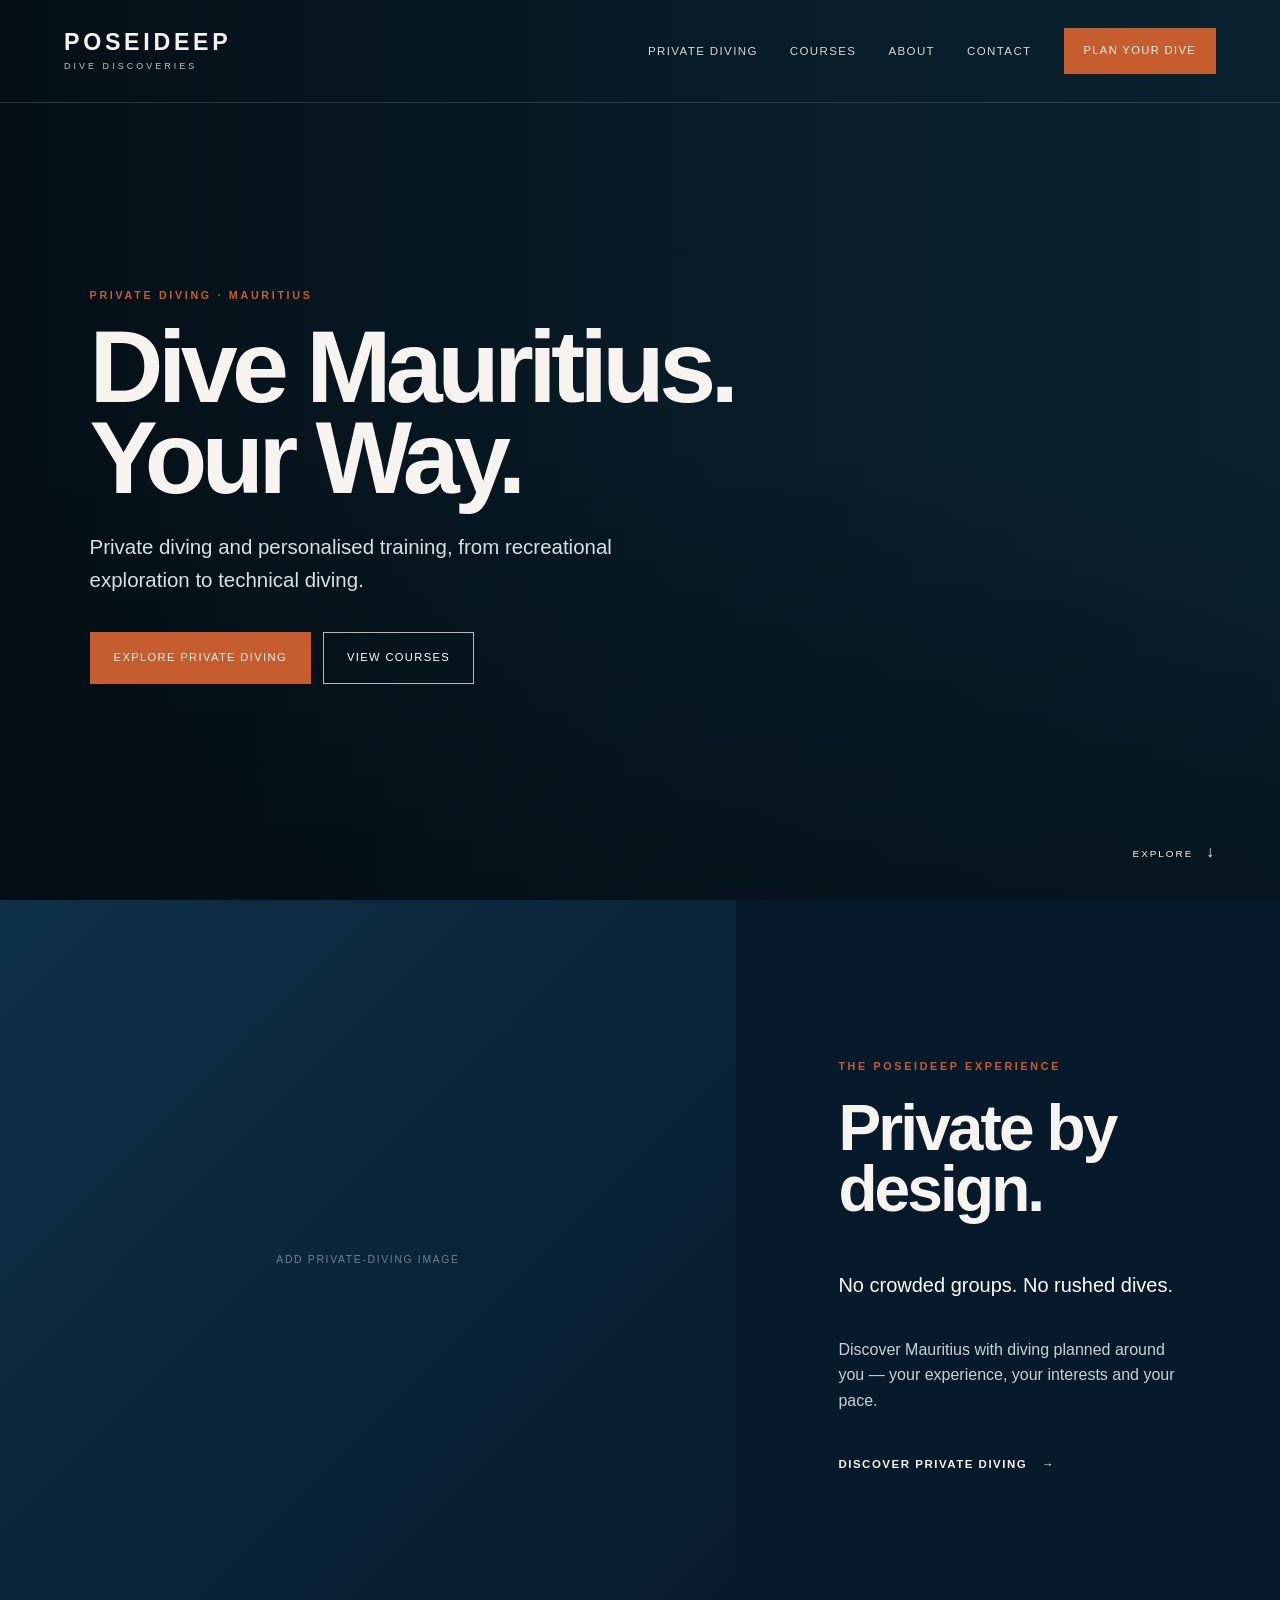
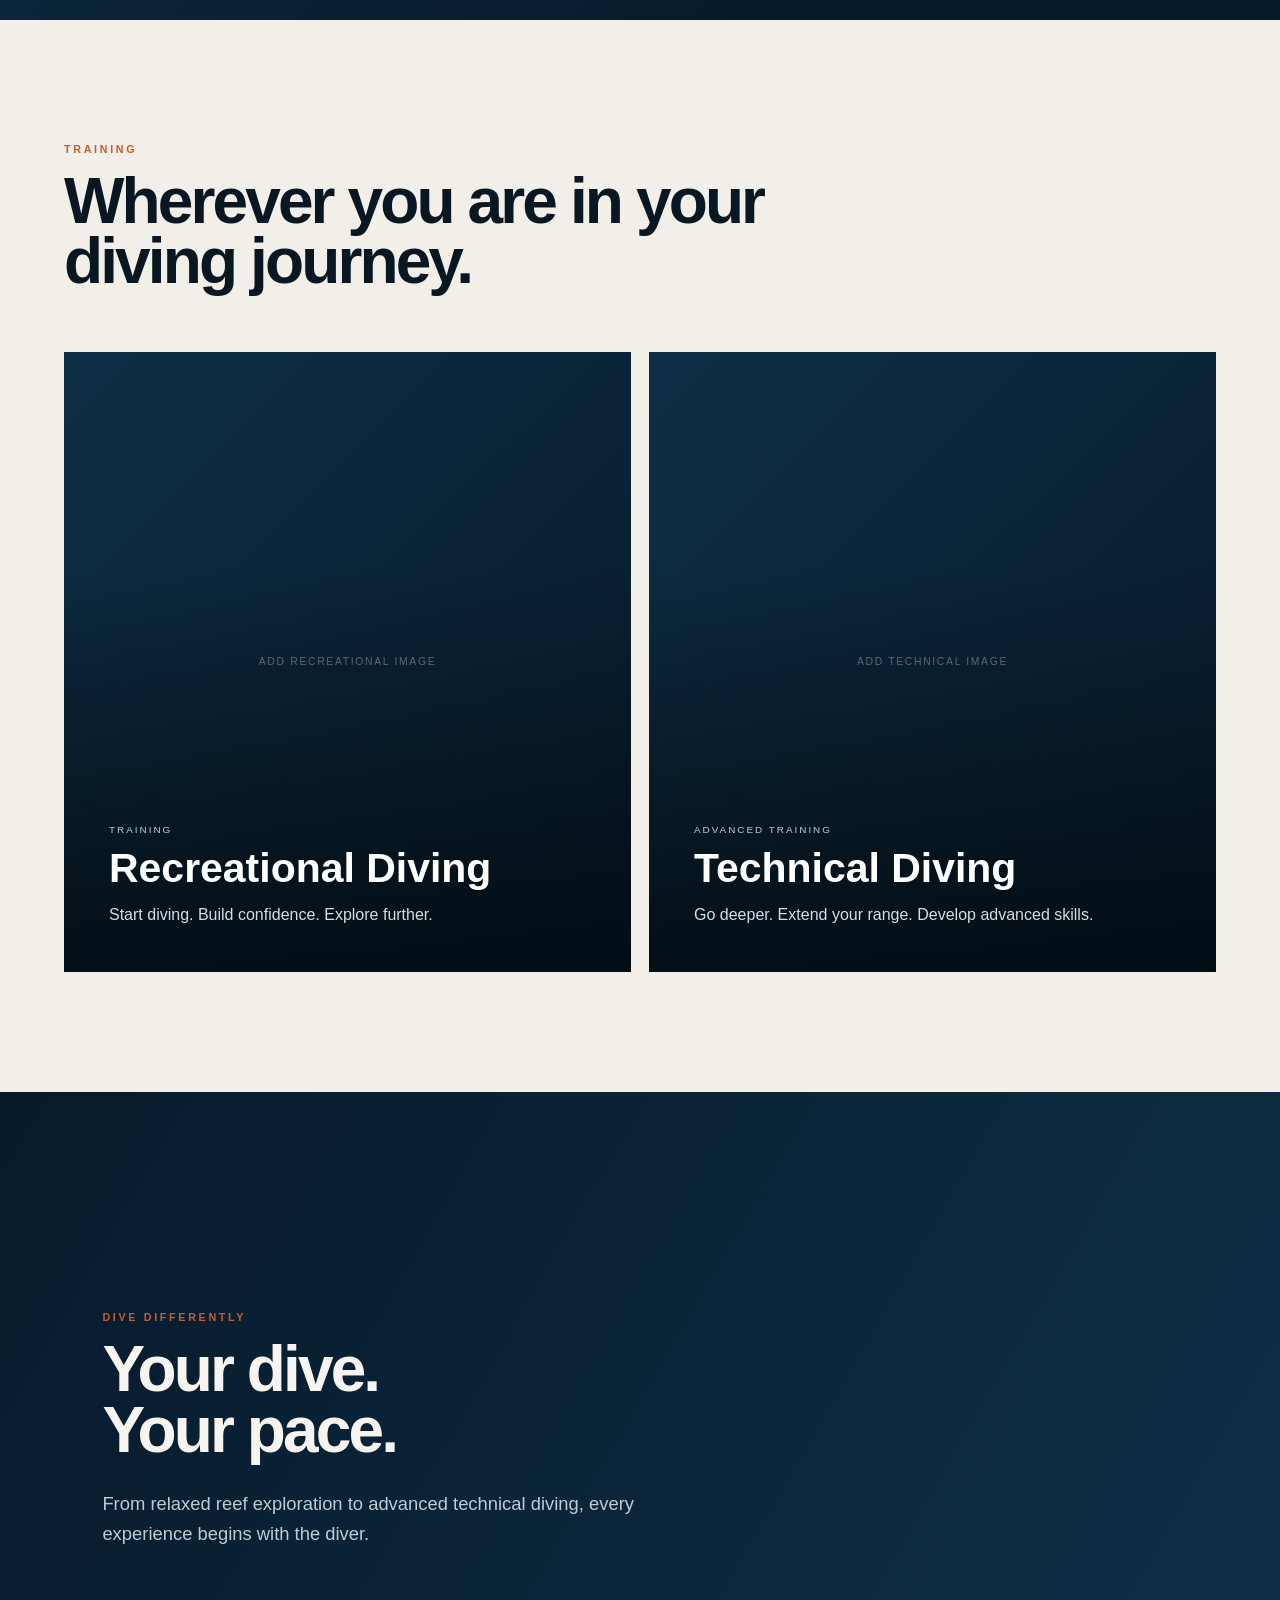
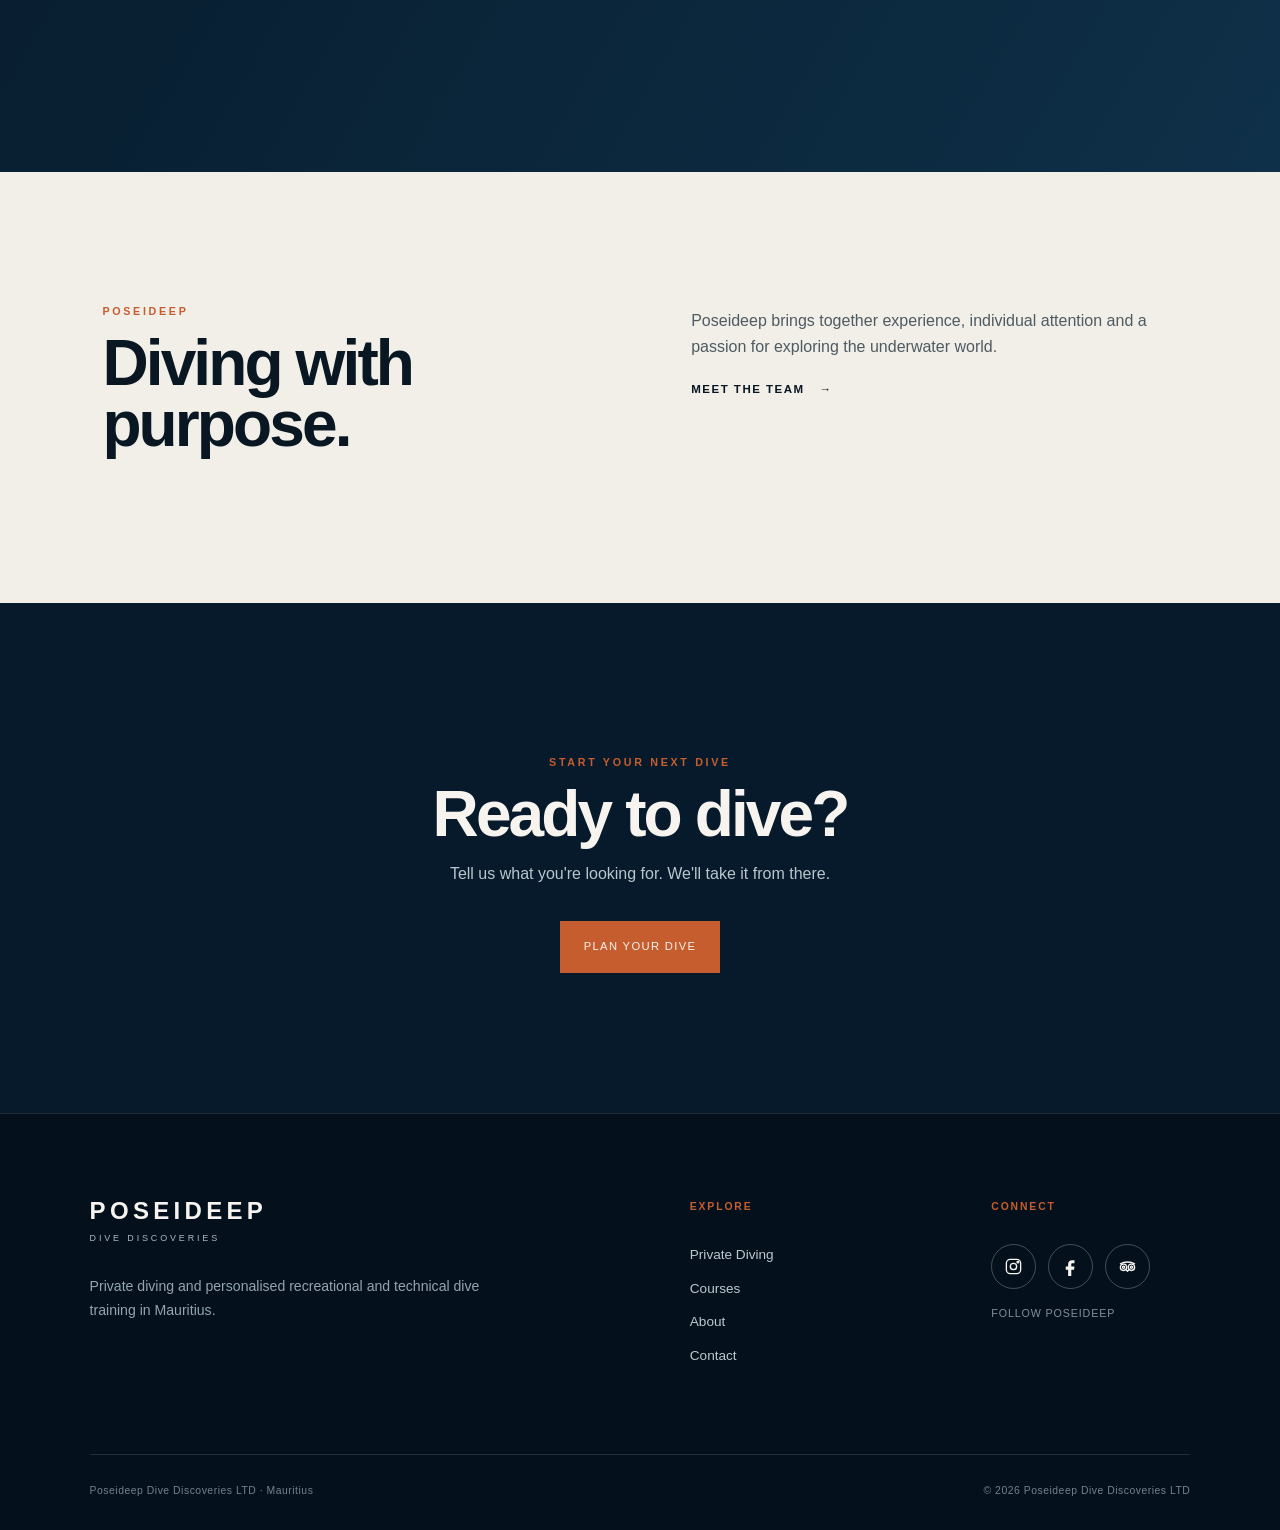
==== index.html @ 901a11df "Initial Poseideep website" ====
<!DOCTYPE html>
<html lang="en">
<head>
  <meta charset="UTF-8">
  <meta name="viewport" content="width=device-width, initial-scale=1.0">
  <meta name="description" content="Poseideep — private diving and personalised recreational and technical dive training in Mauritius.">
  <title>Poseideep | Private Diving & Training in Mauritius</title>
  <link rel="stylesheet" href="css/style.css">
</head>
<body>

<header class="site-header">
  <a class="brand" href="index.html" aria-label="Poseideep home">
    <span class="brand-main">POSEIDEEP</span>
    <span class="brand-sub">DIVE DISCOVERIES</span>
  </a>

  <button class="menu-toggle" aria-label="Open navigation" aria-expanded="false">
    <span></span><span></span><span></span>
  </button>

  <nav class="main-nav">
    <a href="pages/private-diving.html">Private Diving</a>
    <a href="pages/courses.html">Courses</a>
    <a href="pages/about.html">About</a>
    <a href="pages/contact.html">Contact</a>
    <a class="nav-cta" href="pages/contact.html">Plan Your Dive</a>
  </nav>
</header>

<main>
  <section class="hero">
    <video class="hero-video" autoplay muted loop playsinline>
      <source src="assets/videos/hero.mp4" type="video/mp4">
    </video>
    <div class="hero-overlay"></div>
    <div class="hero-content">
      <p class="eyebrow">Private Diving · Mauritius</p>
      <h1>Dive Mauritius.<br>Your Way.</h1>
      <p class="hero-copy">Private diving and personalised training, from recreational exploration to technical diving.</p>
      <div class="hero-actions">
        <a class="button button-primary" href="pages/private-diving.html">Explore Private Diving</a>
        <a class="button button-ghost" href="pages/courses.html">View Courses</a>
      </div>
    </div>
    <a class="scroll-cue" href="#private">Explore <span>↓</span></a>
  </section>

  <section class="feature feature-private" id="private">
    <div class="feature-image placeholder-image">
      <span>Add private-diving image</span>
    </div>
    <div class="feature-copy">
      <p class="eyebrow">The Poseideep Experience</p>
      <h2>Private by design.</h2>
      <p class="lead">No crowded groups. No rushed dives.</p>
      <p>Discover Mauritius with diving planned around you — your experience, your interests and your pace.</p>
      <a class="text-link" href="pages/private-diving.html">Discover Private Diving <span>→</span></a>
    </div>
  </section>

  <section class="courses-section">
    <div class="section-heading">
      <p class="eyebrow">Training</p>
      <h2>Wherever you are in your diving journey.</h2>
    </div>

    <div class="course-grid">
      <a class="course-card recreational" href="pages/courses.html#recreational">
        <div class="card-bg placeholder-image"><span>Add recreational image</span></div>
        <div class="card-shade"></div>
        <div class="card-content">
          <p>Training</p>
          <h3>Recreational Diving</h3>
          <span>Start diving. Build confidence. Explore further.</span>
        </div>
      </a>

      <a class="course-card technical" href="pages/courses.html#technical">
        <div class="card-bg placeholder-image"><span>Add technical image</span></div>
        <div class="card-shade"></div>
        <div class="card-content">
          <p>Advanced Training</p>
          <h3>Technical Diving</h3>
          <span>Go deeper. Extend your range. Develop advanced skills.</span>
        </div>
      </a>
    </div>
  </section>

  <section class="statement">
    <div>
      <p class="eyebrow">Dive Differently</p>
      <h2>Your dive.<br>Your pace.</h2>
      <p>From relaxed reef exploration to advanced technical diving, every experience begins with the diver.</p>
    </div>
  </section>

  <section class="about-teaser">
    <div>
      <p class="eyebrow">Poseideep</p>
      <h2>Diving with purpose.</h2>
    </div>
    <div>
      <p>Poseideep brings together experience, individual attention and a passion for exploring the underwater world.</p>
      <a class="text-link" href="pages/about.html">Meet the Team <span>→</span></a>
    </div>
  </section>

  <section class="final-cta">
    <p class="eyebrow">Start Your Next Dive</p>
    <h2>Ready to dive?</h2>
    <p>Tell us what you're looking for. We'll take it from there.</p>
    <a class="button button-primary" href="pages/contact.html">Plan Your Dive</a>
  </section>
</main>

<footer class="site-footer">

  <div class="footer-main">

    <!-- BRAND -->
    <div class="footer-identity">

      <a class="footer-logo" href="index.html">
        <strong>POSEIDEEP</strong>
        <span>DIVE DISCOVERIES</span>
      </a>

      <p>
        Private diving and personalised recreational
        and technical dive training in Mauritius.
      </p>

    </div>


    <!-- EXPLORE -->
    <div class="footer-column">

      <p class="footer-heading">Explore</p>

      <a href="pages/private-diving.html">Private Diving</a>
      <a href="pages/courses.html">Courses</a>
      <a href="pages/about.html">About</a>
      <a href="pages/contact.html">Contact</a>

    </div>


    <!-- CONNECT -->
    <div class="footer-column footer-connect">

      <p class="footer-heading">Connect</p>

      <div class="social-links">

        <!-- INSTAGRAM -->
        <a href="#"
           class="social-link"
           aria-label="Instagram"
           title="Instagram">

          <svg viewBox="0 0 24 24" aria-hidden="true">
            <rect x="3" y="3" width="18" height="18" rx="5"></rect>
            <circle cx="12" cy="12" r="4"></circle>
            <circle cx="17.5" cy="6.5" r="1"></circle>
          </svg>

        </a>


        <!-- FACEBOOK -->
        <a href="#"
           class="social-link"
           aria-label="Facebook"
           title="Facebook">

          <svg viewBox="0 0 24 24" aria-hidden="true">
            <path d="M14 8h3V4h-3c-3 0-5 2-5 5v3H6v4h3v8h4v-8h3.5l.5-4h-4V9c0-.7.3-1 1-1z"></path>
          </svg>

        </a>


        <!-- TRIPADVISOR -->
        <a href="#"
           class="social-link social-tripadvisor"
           aria-label="Tripadvisor"
           title="Tripadvisor">

          <svg viewBox="0 0 24 24" aria-hidden="true">
            <circle cx="7" cy="13" r="4"></circle>
            <circle cx="17" cy="13" r="4"></circle>

            <circle cx="7" cy="13" r="1.4"></circle>
            <circle cx="17" cy="13" r="1.4"></circle>

            <path d="M3 8.5C5.5 7 8.5 6.3 12 6.3s6.5.7 9 2.2"></path>
            <path d="M10.5 16.5 12 18l1.5-1.5"></path>
          </svg>

        </a>

      </div>

      <p class="social-note">Follow Poseideep</p>

    </div>

  </div>


  <div class="footer-bottom">

    <p>
      Poseideep Dive Discoveries LTD · Mauritius
    </p>

    <p>
      © <span id="year"></span> Poseideep Dive Discoveries LTD
    </p>

  </div>

</footer>

<script src="js/main.js"></script>
</body>
</html>
---- css/style.css ----
* {
    box-sizing: border-box
}

html {
    scroll-behavior: smooth
}

body {
    margin: 0;
    background: #061019;
    color: #f5f7f8;
    font-family: Arial, Helvetica, sans-serif;
    line-height: 1.6
}

a {
    color: inherit;
    text-decoration: none
}

.site-header {
    position: absolute;
    z-index: 20;
    top: 0;
    left: 0;
    width: 100%;
    display: flex;
    align-items: center;
    justify-content: space-between;
    padding: 28px 5vw;
    border-bottom: 1px solid rgba(255, 255, 255, .15)
}

.brand {
    display: flex;
    flex-direction: column;
    line-height: 1
}

.brand-main {
    font-size: 1.45rem;
    font-weight: 800;
    letter-spacing: .16em
}

.brand-sub {
    margin-top: 7px;
    font-size: .56rem;
    letter-spacing: .34em;
    color: #b8c5cc
}

.main-nav {
    display: flex;
    align-items: center;
    gap: 2rem;
    text-transform: uppercase;
    font-size: .72rem;
    letter-spacing: .12em
}

.main-nav>a:not(.nav-cta) {
    opacity: .88
}

.main-nav>a:hover {
    opacity: 1
}

.nav-cta,
.button {
    border: 1px solid rgba(255, 255, 255, .7);
    padding: 13px 19px;
    text-transform: uppercase;
    font-size: .7rem;
    letter-spacing: .12em
}

.nav-cta {
    background: #fff;
    color: #07121a
}

.menu-toggle {
    display: none;
    background: none;
    border: 0;
    padding: 5px
}

.menu-toggle span {
    display: block;
    width: 25px;
    height: 1px;
    background: #fff;
    margin: 6px
}

.hero {
    height: 100vh;
    min-height: 650px;
    position: relative;
    display: flex;
    align-items: center;
    overflow: hidden
}

.hero-video {
    position: absolute;
    width: 100%;
    height: 100%;
    object-fit: cover;
    inset: 0;
    background: #0b2737
}

.hero-overlay {
    position: absolute;
    inset: 0;
    background: linear-gradient(90deg, rgba(3, 10, 15, .82) 0%, rgba(3, 10, 15, .42) 52%, rgba(3, 10, 15, .2) 100%), linear-gradient(0deg, rgba(3, 10, 15, .5), transparent 50%)
}

.hero-content {
    position: relative;
    z-index: 2;
    width: min(760px, 90%);
    margin-left: 7vw;
    margin-top: 60px
}

.eyebrow {
    text-transform: uppercase;
    letter-spacing: .25em;
    font-size: .67rem;
    font-weight: bold;
    color: #8cc9df
}

.hero h1 {
    font-size: clamp(3.8rem, 8vw, 8rem);
    line-height: .88;
    letter-spacing: -.055em;
    margin: .18em 0 .28em;
    max-width: 900px
}

.hero-copy {
    font-size: clamp(1rem, 1.6vw, 1.3rem);
    max-width: 590px;
    color: #d7e0e4
}

.hero-actions {
    display: flex;
    gap: 12px;
    margin-top: 35px;
    flex-wrap: wrap
}

.button {
    display: inline-block;
    padding: 16px 23px
}

.button-primary {
    background: #f7f9fa;
    color: #07121a;
    border-color: #f7f9fa
}

.button-ghost {
    background: transparent;
    color: white
}

.scroll-cue {
    position: absolute;
    z-index: 3;
    bottom: 35px;
    right: 5vw;
    text-transform: uppercase;
    font-size: .62rem;
    letter-spacing: .2em
}

.scroll-cue span {
    font-size: 1rem;
    margin-left: 8px
}

.feature {
    display: grid;
    grid-template-columns: 1.15fr .85fr;
    min-height: 720px
}

.feature-image {
    min-height: 620px
}

.placeholder-image {
    background: linear-gradient(135deg, #0b2838, #163d50);
    display: flex;
    align-items: center;
    justify-content: center;
    color: rgba(255, 255, 255, .42);
    text-transform: uppercase;
    letter-spacing: .16em;
    font-size: .65rem
}

.feature-copy {
    padding: 10vw 8vw;
    display: flex;
    flex-direction: column;
    justify-content: center;
    background: #091722
}

.feature h2,
.courses-section h2,
.statement h2,
.about-teaser h2,
.final-cta h2 {
    font-size: clamp(2.7rem, 5vw, 5.7rem);
    line-height: .95;
    letter-spacing: -.045em;
    margin: .2em 0 .45em
}

.feature-copy>p:not(.eyebrow) {
    max-width: 520px;
    color: #bfcbd1
}

.feature-copy .lead {
    font-size: 1.25rem;
    color: #fff !important
}

.text-link {
    margin-top: 25px;
    text-transform: uppercase;
    letter-spacing: .13em;
    font-size: .72rem;
    font-weight: bold
}

.text-link span {
    margin-left: 10px
}

.courses-section {
    padding: 110px 5vw 120px;
    background: #eef2f3;
    color: #07121a
}

.courses-section .eyebrow {
    color: #28718b
}

.section-heading {
    max-width: 850px;
    margin-bottom: 60px
}

.course-grid {
    display: grid;
    grid-template-columns: 1fr 1fr;
    gap: 18px
}

.course-card {
    height: 620px;
    position: relative;
    overflow: hidden
}

.card-bg {
    position: absolute;
    inset: 0
}

.card-shade {
    position: absolute;
    inset: 0;
    background: linear-gradient(0deg, rgba(3, 10, 15, .82), rgba(3, 10, 15, .05) 65%)
}

.card-content {
    position: absolute;
    z-index: 2;
    bottom: 0;
    padding: 45px;
    color: white
}

.card-content p {
    text-transform: uppercase;
    font-size: .62rem;
    letter-spacing: .2em;
    color: #a9d4e3
}

.card-content h3 {
    font-size: clamp(2rem, 3.2vw, 3.5rem);
    line-height: 1;
    margin: 7px 0 13px
}

.card-content span {
    color: #d5dde1
}

.statement {
    min-height: 680px;
    padding: 100px 8vw;
    display: flex;
    align-items: center;
    background: linear-gradient(120deg, #07141e, #0b2b3d)
}

.statement>div {
    max-width: 800px
}

.statement p:last-child {
    max-width: 560px;
    color: #becbd1;
    font-size: 1.15rem
}

.about-teaser {
    display: grid;
    grid-template-columns: 1fr 1fr;
    gap: 8vw;
    padding: 120px 8vw;
    background: #f4f6f6;
    color: #07121a
}

.about-teaser .eyebrow {
    color: #28718b
}

.about-teaser p {
    max-width: 520px;
    color: #4d5b62
}

.final-cta {
    text-align: center;
    padding: 140px 5vw;
    background: #081722
}

.final-cta p:not(.eyebrow) {
    color: #b9c6cc;
    margin-bottom: 35px
}

.final-cta h2 {
    margin-bottom: .2em
}

footer {
    padding: 60px 5vw 35px;
    background: #040b10;
    border-top: 1px solid rgba(255, 255, 255, .1);
    color: #9eabb2;
    font-size: .78rem
}

.footer-brand {
    display: flex;
    flex-direction: column;
    color: #fff;
    margin-bottom: 25px
}

.footer-brand strong {
    letter-spacing: .15em;
    font-size: 1.1rem
}

.footer-brand span {
    letter-spacing: .22em;
    font-size: .55rem;
    margin-top: 5px
}

.copyright {
    margin-top: 35px;
    font-size: .68rem
}

@media(max-width:850px) {
    .site-header {
        padding: 22px 6vw
    }

    .main-nav {
        display: none;
        position: absolute;
        top: 100%;
        left: 0;
        width: 100%;
        background: #061019;
        padding: 30px 6vw;
        flex-direction: column;
        align-items: flex-start
    }

    .main-nav.open {
        display: flex
    }

    .menu-toggle {
        display: block
    }

    .hero-content {
        margin-left: 6vw
    }

    .hero h1 {
        font-size: clamp(3.3rem, 16vw, 6rem)
    }

    .feature {
        grid-template-columns: 1fr
    }

    .feature-image {
        min-height: 60vh
    }

    .feature-copy {
        padding: 90px 7vw
    }

    .course-grid {
        grid-template-columns: 1fr
    }

    .course-card {
        height: 70vh;
        min-height: 500px
    }

    .about-teaser {
        grid-template-columns: 1fr;
        gap: 20px;
        padding: 90px 7vw
    }

    .statement {
        padding: 90px 7vw
    }

    .courses-section {
        padding: 90px 6vw
    }

    .scroll-cue {
        display: none
    }
}

@media(max-width:500px) {
    .brand-main {
        font-size: 1.15rem
    }

    .brand-sub {
        font-size: .48rem
    }

    .hero {
        min-height: 700px
    }

    .hero-actions {
        flex-direction: column;
        align-items: flex-start
    }

    .button {
        width: 100%;
        text-align: center
    }

    .course-card {
        height: 560px
    }

    .card-content {
        padding: 30px
    }
}
/* =========================================================
   POSEIDEEP COLOUR PALETTE
   Deep Navy + Burnt Orange + Warm Sand
   ========================================================= */

:root {
  --navy-deep: #071A2B;
  --navy-ocean: #0E3048;
  --orange: #C65D2E;
  --orange-light: #E0783E;
  --sand: #F2EEE8;
  --off-white: #F7F4EF;
  --ink: #081722;
  --muted-light: #C7D0D5;
}

/* Main site */
body {
  background: var(--navy-deep);
  color: var(--off-white);
}

/* Navigation CTA */
.nav-cta {
  background: var(--orange);
  border-color: var(--orange);
  color: var(--off-white);
  transition: background 0.25s ease, border-color 0.25s ease;
}

.nav-cta:hover {
  background: var(--orange-light);
  border-color: var(--orange-light);
}

/* Small section labels */
.eyebrow {
  color: var(--orange);
}

/* Main buttons */
.button-primary {
  background: var(--orange);
  border-color: var(--orange);
  color: var(--off-white);
  transition: background 0.25s ease, border-color 0.25s ease;
}

.button-primary:hover {
  background: var(--orange-light);
  border-color: var(--orange-light);
}

/* Private diving section */
.feature-copy {
  background: var(--navy-deep);
}

.feature-copy > p:not(.eyebrow) {
  color: var(--muted-light);
}

/* Image placeholders for now */
.placeholder-image {
  background:
    linear-gradient(
      135deg,
      var(--navy-ocean),
      var(--navy-deep)
    );
}

/* Courses section */
.courses-section {
  background: var(--sand);
  color: var(--ink);
}

.courses-section .eyebrow {
  color: var(--orange);
}

/* Large experience section */
.statement {
  background:
    linear-gradient(
      120deg,
      var(--navy-deep),
      var(--navy-ocean)
    );
}

/* About section */
.about-teaser {
  background: var(--sand);
  color: var(--ink);
}

.about-teaser .eyebrow {
  color: var(--orange);
}

/* Text links */
.text-link {
  transition: color 0.2s ease;
}

.text-link:hover {
  color: var(--orange);
}

/* Final call to action */
.final-cta {
  background: var(--navy-deep);
}

/* Footer */
footer {
  background: #04111D;
}

/* Mobile navigation */
@media (max-width: 850px) {
  .main-nav {
    background: var(--navy-deep);
  }
}
/* =========================================================
   WHY PRIVATE SECTION
   ========================================================= */

.why-private {
  background: var(--sand);
  color: var(--ink);
  padding: 120px 7vw 130px;
}

/* Intro */

.why-private-intro {
  display: grid;
  grid-template-columns: 1fr 1.35fr;
  column-gap: 8vw;
  align-items: end;
  margin-bottom: 90px;
}

.why-private-intro .eyebrow {
  grid-column: 1 / -1;
  margin-bottom: 30px;
}

.why-private-intro h2 {
  margin: 0;
  max-width: 720px;

  font-size: clamp(3rem, 5vw, 5.5rem);
  line-height: 0.98;
  letter-spacing: -0.045em;
}

.why-private-lead {
  max-width: 560px;
  margin: 0 0 8px;

  font-size: 1.1rem;
  line-height: 1.75;
  color: #52616a;
}


/* Four principles */

.why-private-grid {
  display: grid;
  grid-template-columns: repeat(4, 1fr);
  gap: 0;

  border-top: 1px solid rgba(8, 23, 34, 0.25);
}

.why-item {
  position: relative;
  padding: 42px 35px 20px 0;
  min-height: 270px;
}

.why-item:not(:first-child) {
  padding-left: 35px;
  border-left: 1px solid rgba(8, 23, 34, 0.15);
}

.why-number {
  display: block;
  margin-bottom: 45px;

  color: var(--orange);
  font-size: 0.72rem;
  font-weight: 700;
  letter-spacing: 0.18em;
}

.why-item h3 {
  margin: 0 0 18px;

  color: var(--ink);
  font-size: 1.35rem;
  line-height: 1.1;
  text-transform: uppercase;
  letter-spacing: 0.02em;
}

.why-item p {
  margin: 0;
  max-width: 300px;

  color: #52616a;
  font-size: 0.92rem;
  line-height: 1.7;
}


/* Subtle interaction */

.why-item {
  transition:
    transform 0.25s ease,
    border-color 0.25s ease;
}

.why-item:hover {
  transform: translateY(-5px);
}

.why-item:hover .why-number {
  color: var(--orange-light);
}


/* Tablet */

@media (max-width: 1000px) {

  .why-private {
    padding: 95px 7vw 105px;
  }

  .why-private-intro {
    grid-template-columns: 1fr;
    row-gap: 35px;
    margin-bottom: 70px;
  }

  .why-private-grid {
    grid-template-columns: repeat(2, 1fr);
  }

  .why-item {
    padding: 35px 30px 45px 0;
    border-bottom: 1px solid rgba(8, 23, 34, 0.15);
  }

  .why-item:not(:first-child) {
    padding-left: 30px;
  }

  .why-item:nth-child(3) {
    padding-left: 0;
    border-left: none;
  }

}


/* Mobile */

@media (max-width: 600px) {

  .why-private {
    padding: 75px 7vw 80px;
  }

  .why-private-intro h2 {
    font-size: clamp(2.7rem, 12vw, 4rem);
  }

  .why-private-grid {
    grid-template-columns: 1fr;
  }

  .why-item,
  .why-item:not(:first-child),
  .why-item:nth-child(3) {
    min-height: auto;
    padding: 32px 0 38px;
    border-left: none;
    border-bottom: 1px solid rgba(8, 23, 34, 0.15);
  }

  .why-number {
    margin-bottom: 25px;
  }

  .why-item p {
    max-width: 100%;
  }

}
/* =========================================================
   PRIVATE DIVING EXPERIENCES
   ========================================================= */

.private-experiences {
  background: var(--navy-deep);
  color: var(--off-white);
  padding: 120px 7vw 130px;
}


/* Section introduction */

.private-experiences-header {
  display: grid;
  grid-template-columns: 1.25fr 0.75fr;
  column-gap: 10vw;
  align-items: end;

  margin-bottom: 95px;
}

.private-experiences-header .eyebrow {
  grid-column: 1 / -1;
  margin-bottom: 30px;
}

.private-experiences-header h2 {
  margin: 0;
  max-width: 850px;

  font-size: clamp(3rem, 5vw, 5.5rem);
  line-height: 0.98;
  letter-spacing: -0.045em;
}

.private-experiences-header > p:last-child {
  max-width: 520px;
  margin: 0 0 8px;

  color: var(--muted-light);
  font-size: 1.05rem;
  line-height: 1.75;
}


/* Experience rows */

.experience-list {
  border-top: 1px solid rgba(255, 255, 255, 0.22);
}

.experience-item {
  display: grid;
  grid-template-columns: 90px 1fr 0.8fr;
  gap: 35px;
  align-items: start;

  padding: 45px 0;

  border-bottom: 1px solid rgba(255, 255, 255, 0.15);

  transition:
    padding-left 0.25s ease,
    background 0.25s ease;
}

.experience-number {
  color: var(--orange);

  font-size: 0.72rem;
  font-weight: 700;
  letter-spacing: 0.18em;

  padding-top: 9px;
}

.experience-title h3 {
  margin: 0;

  color: var(--off-white);
  font-size: clamp(1.7rem, 2.6vw, 3rem);
  line-height: 1.05;
  letter-spacing: -0.025em;
}

.experience-description p {
  max-width: 520px;
  margin: 0;

  color: var(--muted-light);
  font-size: 0.95rem;
  line-height: 1.75;
}


/* Subtle desktop interaction */

.experience-item:hover {
  padding-left: 15px;
}

.experience-item:hover .experience-title h3 {
  color: var(--orange-light);
}


/* Tablet */

@media (max-width: 900px) {

  .private-experiences {
    padding: 95px 7vw 105px;
  }

  .private-experiences-header {
    grid-template-columns: 1fr;
    row-gap: 35px;

    margin-bottom: 70px;
  }

  .experience-item {
    grid-template-columns: 60px 1fr;
  }

  .experience-description {
    grid-column: 2;
  }

}


/* Mobile */

@media (max-width: 600px) {

  .private-experiences {
    padding: 75px 7vw 80px;
  }

  .private-experiences-header h2 {
    font-size: clamp(2.7rem, 12vw, 4rem);
  }

  .experience-item {
    display: block;
    padding: 35px 0;
  }

  .experience-number {
    display: block;
    margin-bottom: 22px;
  }

  .experience-title h3 {
    margin-bottom: 20px;
  }

  .experience-description p {
    max-width: 100%;
  }

  .experience-item:hover {
    padding-left: 0;
  }

}
/* =========================================================
   CONTACT / PLAN YOUR DIVE PAGE
   ========================================================= */


/* ---------------------------------------------------------
   CONTACT HERO
   --------------------------------------------------------- */

.contact-hero {
  min-height: 68vh;
  padding: 110px 7vw 120px;

  display: flex;
  flex-direction: column;
  justify-content: center;

  background:
    linear-gradient(
      120deg,
      var(--navy-deep),
      var(--navy-ocean)
    );

  color: var(--off-white);
}

.contact-hero .eyebrow {
  margin-bottom: 30px;
}

.contact-hero h1 {
  margin: 0 0 38px;
  max-width: 950px;

  font-size: clamp(4rem, 7vw, 7.5rem);
  line-height: 0.9;
  letter-spacing: -0.055em;
}

.contact-hero > p:last-child {
  max-width: 660px;
  margin: 0;

  color: var(--muted-light);
  font-size: 1.1rem;
  line-height: 1.75;
}


/* ---------------------------------------------------------
   ENQUIRY SECTION
   --------------------------------------------------------- */

.dive-enquiry {
  background: var(--sand);
  color: var(--ink);

  padding: 120px 7vw 135px;
}


/* Intro */

.enquiry-intro {
  display: grid;
  grid-template-columns: 1.15fr 0.85fr;
  column-gap: 10vw;
  align-items: end;

  margin-bottom: 100px;
}

.enquiry-intro .eyebrow {
  grid-column: 1 / -1;
  margin-bottom: 30px;
}

.enquiry-intro h2 {
  margin: 0;
  max-width: 800px;

  font-size: clamp(3.2rem, 5.5vw, 6rem);
  line-height: 0.95;
  letter-spacing: -0.05em;
}

.enquiry-intro > p:last-child {
  max-width: 520px;
  margin: 0 0 8px;

  color: #52616a;
  font-size: 1.05rem;
  line-height: 1.75;
}


/* ---------------------------------------------------------
   FORM
   --------------------------------------------------------- */

.dive-form {
  width: 100%;
}

.dive-form fieldset {
  margin: 0;
  padding: 55px 0 70px;

  border: 0;
  border-top: 1px solid rgba(8, 23, 34, 0.22);
}

.dive-form legend {
  width: 100%;
  padding: 0 0 35px;

  color: var(--ink);

  font-size: 1.5rem;
  font-weight: 700;
  letter-spacing: -0.02em;
}

.dive-form legend span {
  display: inline-block;
  width: 75px;

  color: var(--orange);

  font-size: 0.7rem;
  letter-spacing: 0.18em;
  vertical-align: middle;
}


/* Two-column fields */

.form-grid {
  display: grid;
  grid-template-columns: repeat(2, 1fr);
  gap: 35px 55px;

  padding-left: 75px;
}

.form-field {
  display: flex;
  flex-direction: column;
}

.form-wide {
  grid-column: 1 / -1;
}


/* Labels */

.form-field label {
  margin-bottom: 12px;

  color: var(--ink);

  font-size: 0.7rem;
  font-weight: 700;
  letter-spacing: 0.12em;
  text-transform: uppercase;
}


/* Inputs */

.form-field input,
.form-field select,
.form-field textarea {
  width: 100%;

  padding: 16px 0;

  background: transparent;

  border: 0;
  border-bottom: 1px solid rgba(8, 23, 34, 0.35);

  border-radius: 0;

  color: var(--ink);

  font-family: inherit;
  font-size: 1rem;

  outline: none;

  transition:
    border-color 0.2s ease,
    padding-left 0.2s ease;
}

.form-field textarea {
  resize: vertical;
  min-height: 150px;
}


/* Placeholder */

.form-field input::placeholder,
.form-field textarea::placeholder {
  color: #8b9499;
}


/* Focus */

.form-field input:focus,
.form-field select:focus,
.form-field textarea:focus {
  border-bottom-color: var(--orange);
}


/* ---------------------------------------------------------
   INTEREST OPTIONS
   --------------------------------------------------------- */

.interest-grid {
  display: grid;
  grid-template-columns: repeat(4, 1fr);
  gap: 12px;

  padding-left: 75px;
}

.interest-option {
  position: relative;

  min-height: 105px;
  padding: 22px;

  display: flex;
  align-items: flex-end;

  border: 1px solid rgba(8, 23, 34, 0.22);

  cursor: pointer;

  transition:
    background 0.2s ease,
    border-color 0.2s ease,
    transform 0.2s ease;
}


/* Hide default checkbox */

.interest-option input {
  position: absolute;
  opacity: 0;
  pointer-events: none;
}


/* Option text */

.interest-option span {
  color: var(--ink);

  font-size: 0.8rem;
  font-weight: 700;
  line-height: 1.35;

  text-transform: uppercase;
  letter-spacing: 0.05em;
}


/* Hover */

.interest-option:hover {
  border-color: var(--orange);
  transform: translateY(-3px);
}


/* Selected */

.interest-option:has(input:checked) {
  background: var(--navy-deep);
  border-color: var(--navy-deep);
}

.interest-option:has(input:checked) span {
  color: var(--off-white);
}


/* Orange selection indicator */

.interest-option:has(input:checked)::before {
  content: "";

  position: absolute;
  top: 18px;
  right: 18px;

  width: 8px;
  height: 8px;

  background: var(--orange);
  border-radius: 50%;
}


/* ---------------------------------------------------------
   FORM SUBMIT
   --------------------------------------------------------- */

.form-submit {
  display: flex;
  align-items: center;
  justify-content: space-between;

  gap: 40px;

  padding: 45px 0 0 75px;

  border-top: 1px solid rgba(8, 23, 34, 0.22);
}

.form-submit p {
  max-width: 520px;
  margin: 0;

  color: #52616a;
  font-size: 0.9rem;
  line-height: 1.65;
}

.form-submit .button {
  cursor: pointer;

  font-family: inherit;
  min-width: 190px;
}


/* ---------------------------------------------------------
   GENERAL CONTACT
   --------------------------------------------------------- */

.general-contact {
  display: grid;
  grid-template-columns: 1fr 1fr;
  gap: 10vw;

  padding: 120px 7vw 130px;

  background: var(--navy-deep);
  color: var(--off-white);
}

.general-contact h2 {
  margin: 20px 0 0;

  font-size: clamp(3rem, 5vw, 5.5rem);
  line-height: 0.97;
  letter-spacing: -0.045em;
}

.contact-details {
  border-top: 1px solid rgba(255, 255, 255, 0.2);
}

.contact-detail {
  display: grid;
  grid-template-columns: 150px 1fr;
  gap: 30px;

  padding: 28px 0;

  border-bottom: 1px solid rgba(255, 255, 255, 0.15);
}

.contact-detail span {
  color: var(--orange);

  font-size: 0.65rem;
  font-weight: 700;
  letter-spacing: 0.13em;
  text-transform: uppercase;
}

.contact-detail p {
  margin: 0;
  color: var(--muted-light);
}


/* =========================================================
   CONTACT PAGE — TABLET
   ========================================================= */

@media (max-width: 1000px) {

  .contact-hero {
    min-height: 60vh;
    padding: 90px 7vw;
  }

  .dive-enquiry {
    padding: 95px 7vw 105px;
  }

  .enquiry-intro {
    grid-template-columns: 1fr;
    row-gap: 35px;

    margin-bottom: 75px;
  }

  .interest-grid {
    grid-template-columns: repeat(2, 1fr);
  }

  .general-contact {
    grid-template-columns: 1fr;
    gap: 70px;

    padding: 95px 7vw 105px;
  }

}


/* =========================================================
   CONTACT PAGE — MOBILE
   ========================================================= */

@media (max-width: 650px) {

  .contact-hero {
    min-height: auto;
    padding: 90px 7vw;
  }

  .contact-hero h1 {
    font-size: clamp(3.2rem, 15vw, 5rem);
  }

  .dive-enquiry {
    padding: 75px 7vw 85px;
  }

  .enquiry-intro h2 {
    font-size: clamp(2.8rem, 12vw, 4.2rem);
  }

  .dive-form fieldset {
    padding: 42px 0 55px;
  }

  .dive-form legend span {
    display: block;
    width: auto;
    margin-bottom: 12px;
  }

  .form-grid {
    grid-template-columns: 1fr;
    gap: 30px;

    padding-left: 0;
  }

  .form-wide {
    grid-column: auto;
  }

  .interest-grid {
    grid-template-columns: 1fr;
    padding-left: 0;
  }

  .interest-option {
    min-height: 85px;
  }

  .form-submit {
    flex-direction: column;
    align-items: flex-start;

    padding-left: 0;
  }

  .form-submit .button {
    width: 100%;
  }

  .general-contact {
    padding: 75px 7vw 85px;
  }

  .contact-detail {
    grid-template-columns: 1fr;
    gap: 8px;
  }

}
/* =========================================================
   POSEIDEEP FOOTER
   ========================================================= */

.site-footer {
  background: #04111d;
  color: var(--off-white);
  padding: 85px 7vw 30px;
}


/* Main layout */

.footer-main {
  display: grid;
  grid-template-columns: 2fr 0.8fr 0.8fr;
  gap: 8vw;

  padding-bottom: 75px;
}


/* Brand */

.footer-logo {
  display: inline-flex;
  flex-direction: column;

  margin-bottom: 28px;
}

.footer-logo strong {
  font-size: 1.5rem;
  line-height: 1;

  letter-spacing: 0.18em;
}

.footer-logo span {
  margin-top: 8px;

  color: #a9bac3;

  font-size: 0.56rem;
  letter-spacing: 0.32em;
}

.footer-identity > p {
  max-width: 390px;
  margin: 0;

  color: #94a5ae;

  font-size: 0.88rem;
  line-height: 1.75;
}


/* Footer columns */

.footer-column {
  display: flex;
  flex-direction: column;
  align-items: flex-start;
}

.footer-heading {
  margin: 0 0 28px;

  color: var(--orange);

  font-size: 0.65rem;
  font-weight: 700;

  letter-spacing: 0.18em;
  text-transform: uppercase;
}

.footer-column > a {
  margin-bottom: 12px;

  color: #bdc8ce;

  font-size: 0.85rem;

  transition:
    color 0.2s ease,
    transform 0.2s ease;
}

.footer-column > a:hover {
  color: var(--off-white);
  transform: translateX(4px);
}


/* =========================================================
   SOCIAL MEDIA
   ========================================================= */

.social-links {
  display: flex;
  align-items: center;
  gap: 12px;
}

.social-link {
  width: 45px;
  height: 45px;

  display: flex;
  align-items: center;
  justify-content: center;

  border: 1px solid rgba(255, 255, 255, 0.25);
  border-radius: 50%;

  color: var(--off-white);

  transition:
    background 0.2s ease,
    border-color 0.2s ease,
    color 0.2s ease,
    transform 0.2s ease;
}

.social-link svg {
  width: 19px;
  height: 19px;

  fill: none;
  stroke: currentColor;
  stroke-width: 1.7;
  stroke-linecap: round;
  stroke-linejoin: round;
}


/* Facebook icon needs fill */

.social-link:nth-child(2) svg {
  fill: currentColor;
  stroke: none;
}


/* Hover */

.social-link:hover {
  background: var(--orange);
  border-color: var(--orange);
  color: var(--off-white);

  transform: translateY(-4px);
}

.social-note {
  margin: 16px 0 0;

  color: #7f919b;

  font-size: 0.67rem;
  letter-spacing: 0.08em;
  text-transform: uppercase;
}


/* =========================================================
   FOOTER BOTTOM
   ========================================================= */

.footer-bottom {
  display: flex;
  align-items: center;
  justify-content: space-between;

  gap: 30px;

  padding-top: 28px;

  border-top: 1px solid rgba(255, 255, 255, 0.12);
}

.footer-bottom p {
  margin: 0;

  color: #71838d;

  font-size: 0.65rem;
  letter-spacing: 0.05em;
}


/* =========================================================
   FOOTER TABLET
   ========================================================= */

@media (max-width: 850px) {

  .site-footer {
    padding: 70px 7vw 30px;
  }

  .footer-main {
    grid-template-columns: 1.5fr 1fr;
    gap: 60px;

    padding-bottom: 60px;
  }

  .footer-connect {
    grid-column: 1 / -1;
  }

}


/* =========================================================
   FOOTER MOBILE
   ========================================================= */

@media (max-width: 550px) {

  .footer-main {
    grid-template-columns: 1fr;
    gap: 50px;
  }

  .footer-connect {
    grid-column: auto;
  }

  .footer-bottom {
    flex-direction: column;
    align-items: flex-start;

    gap: 10px;
  }

}
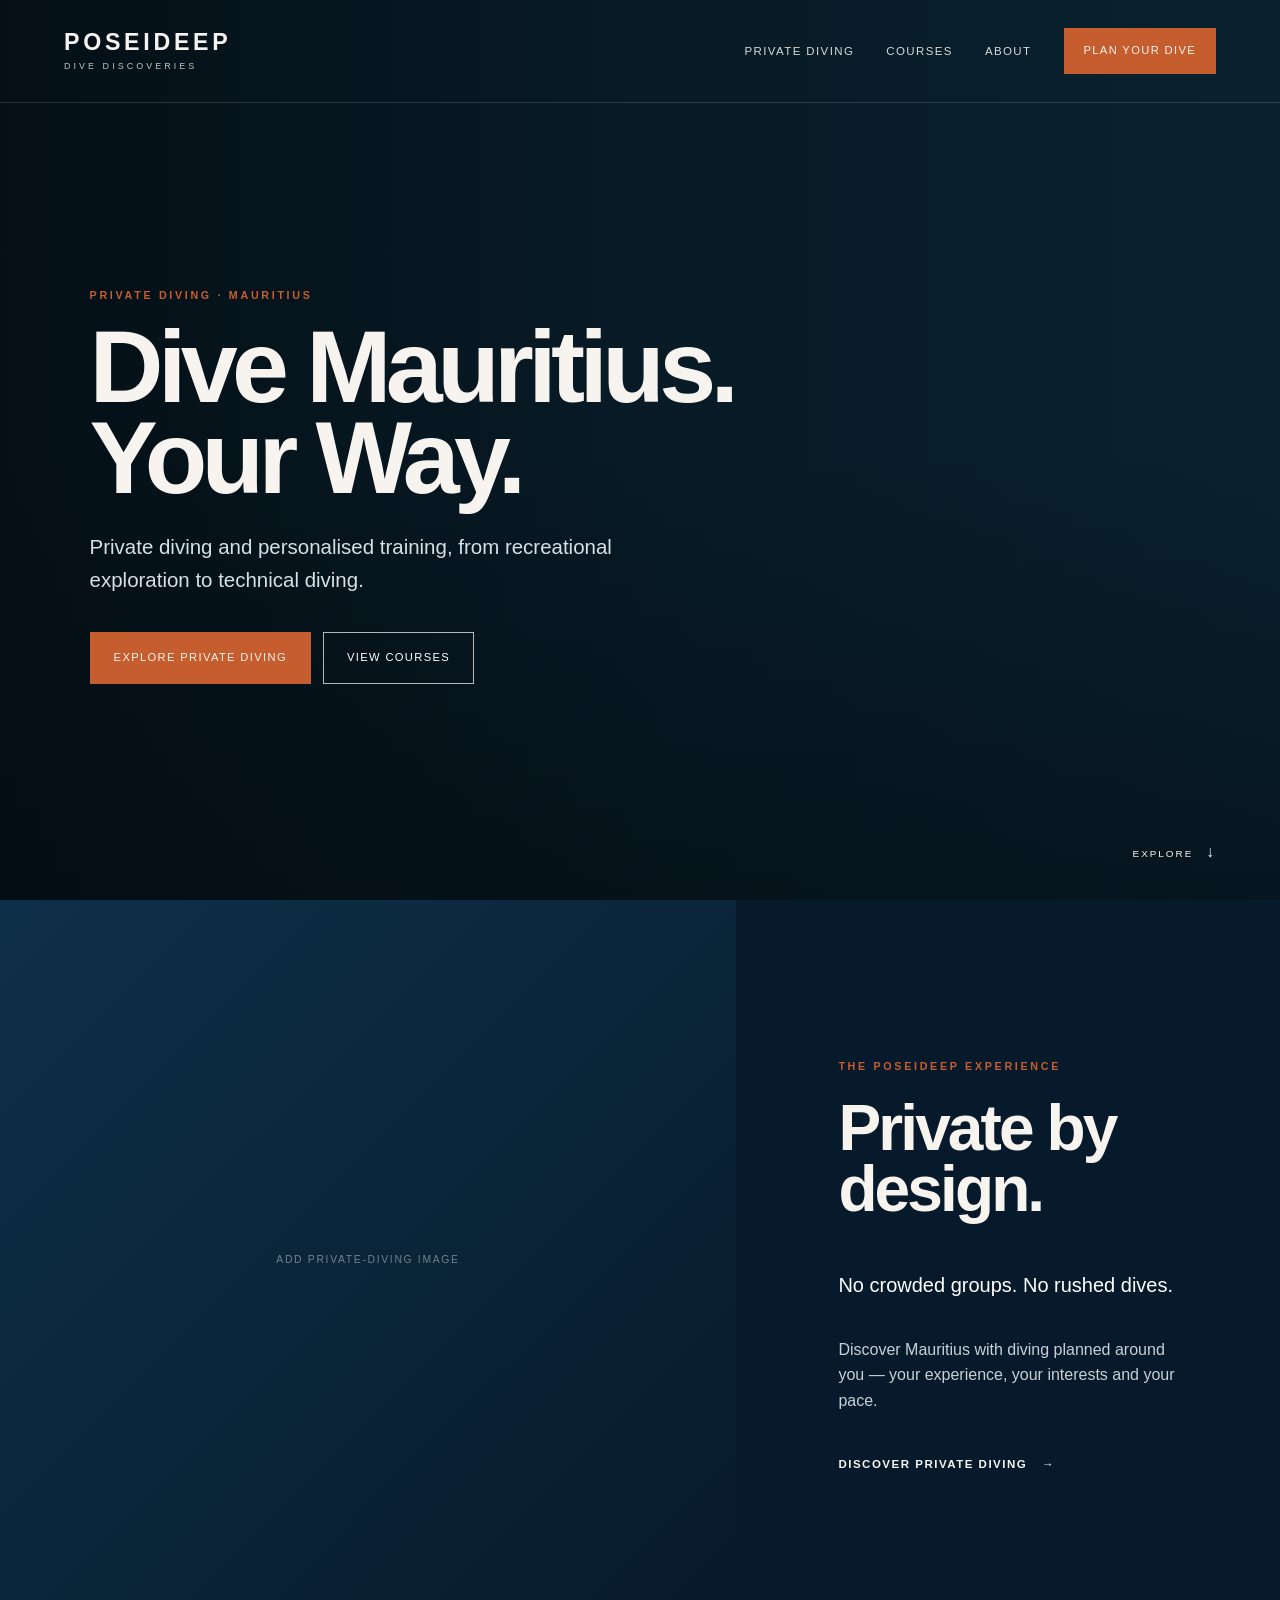
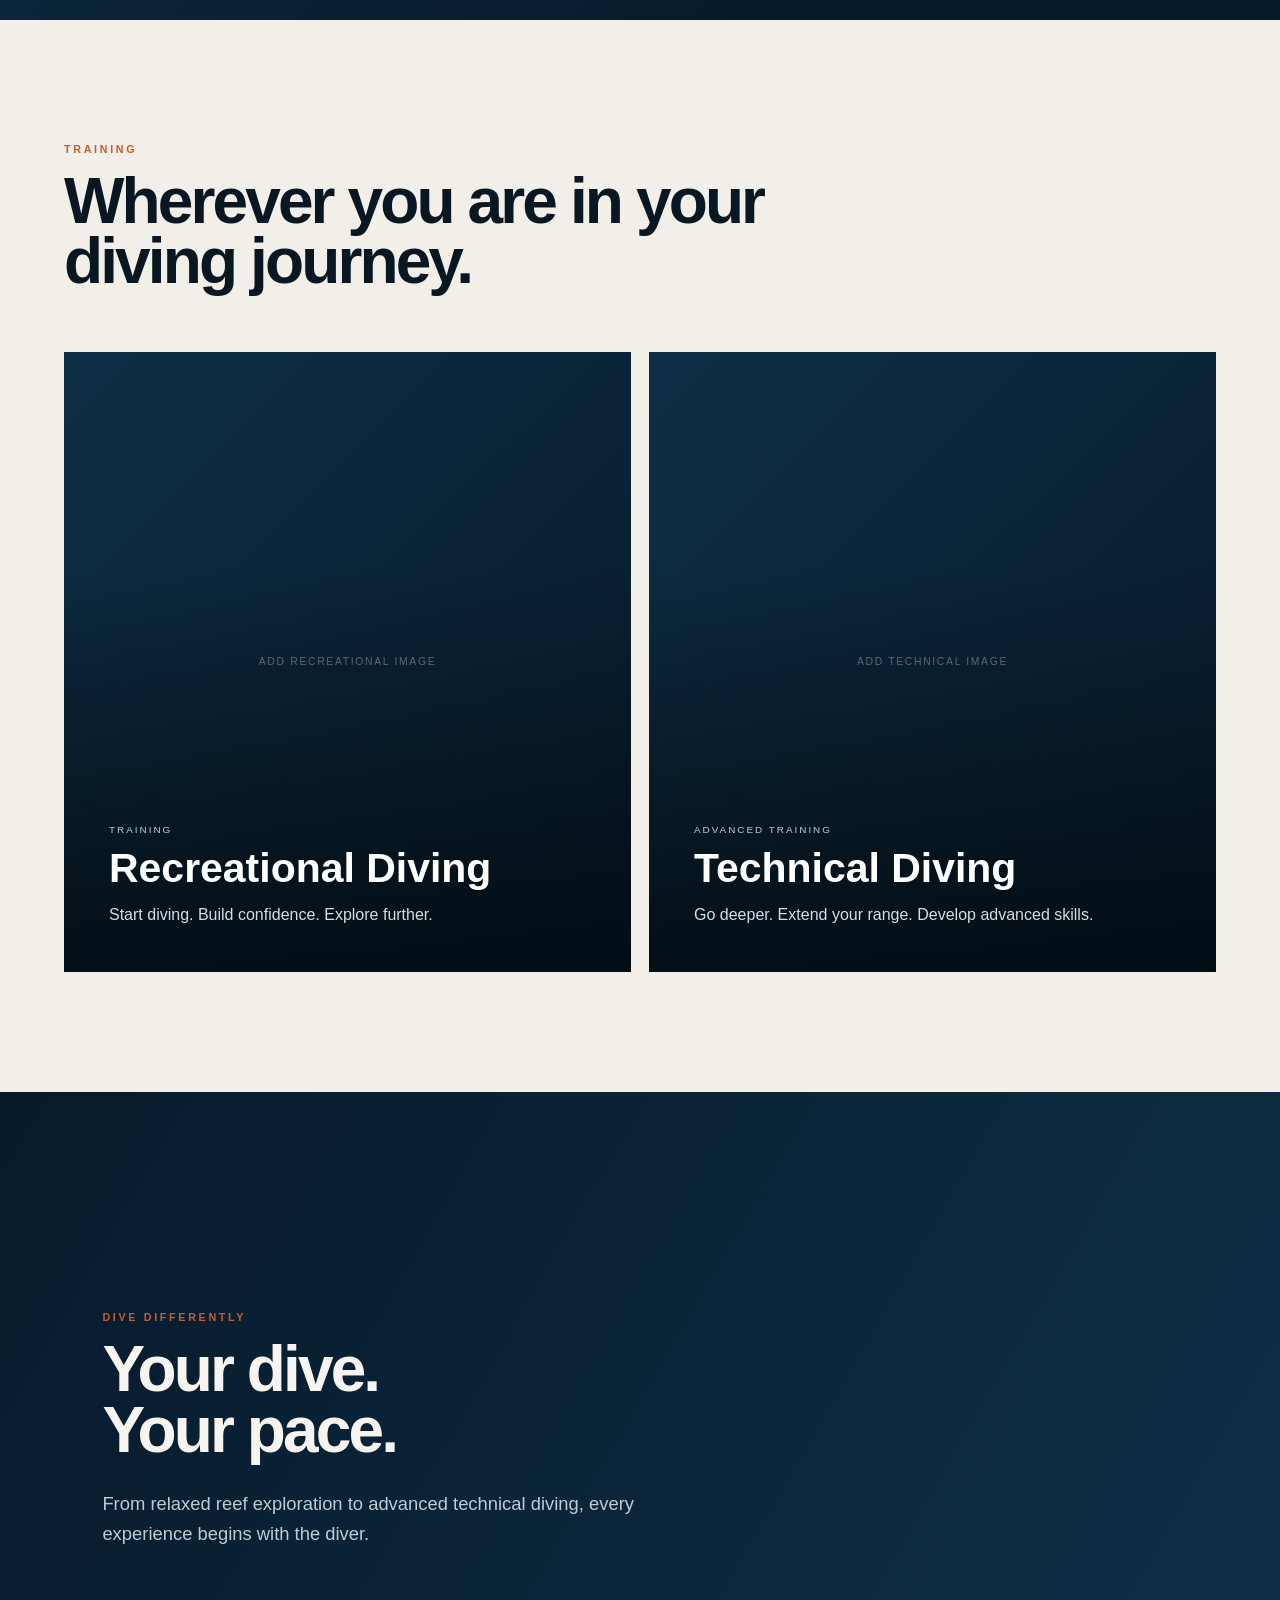
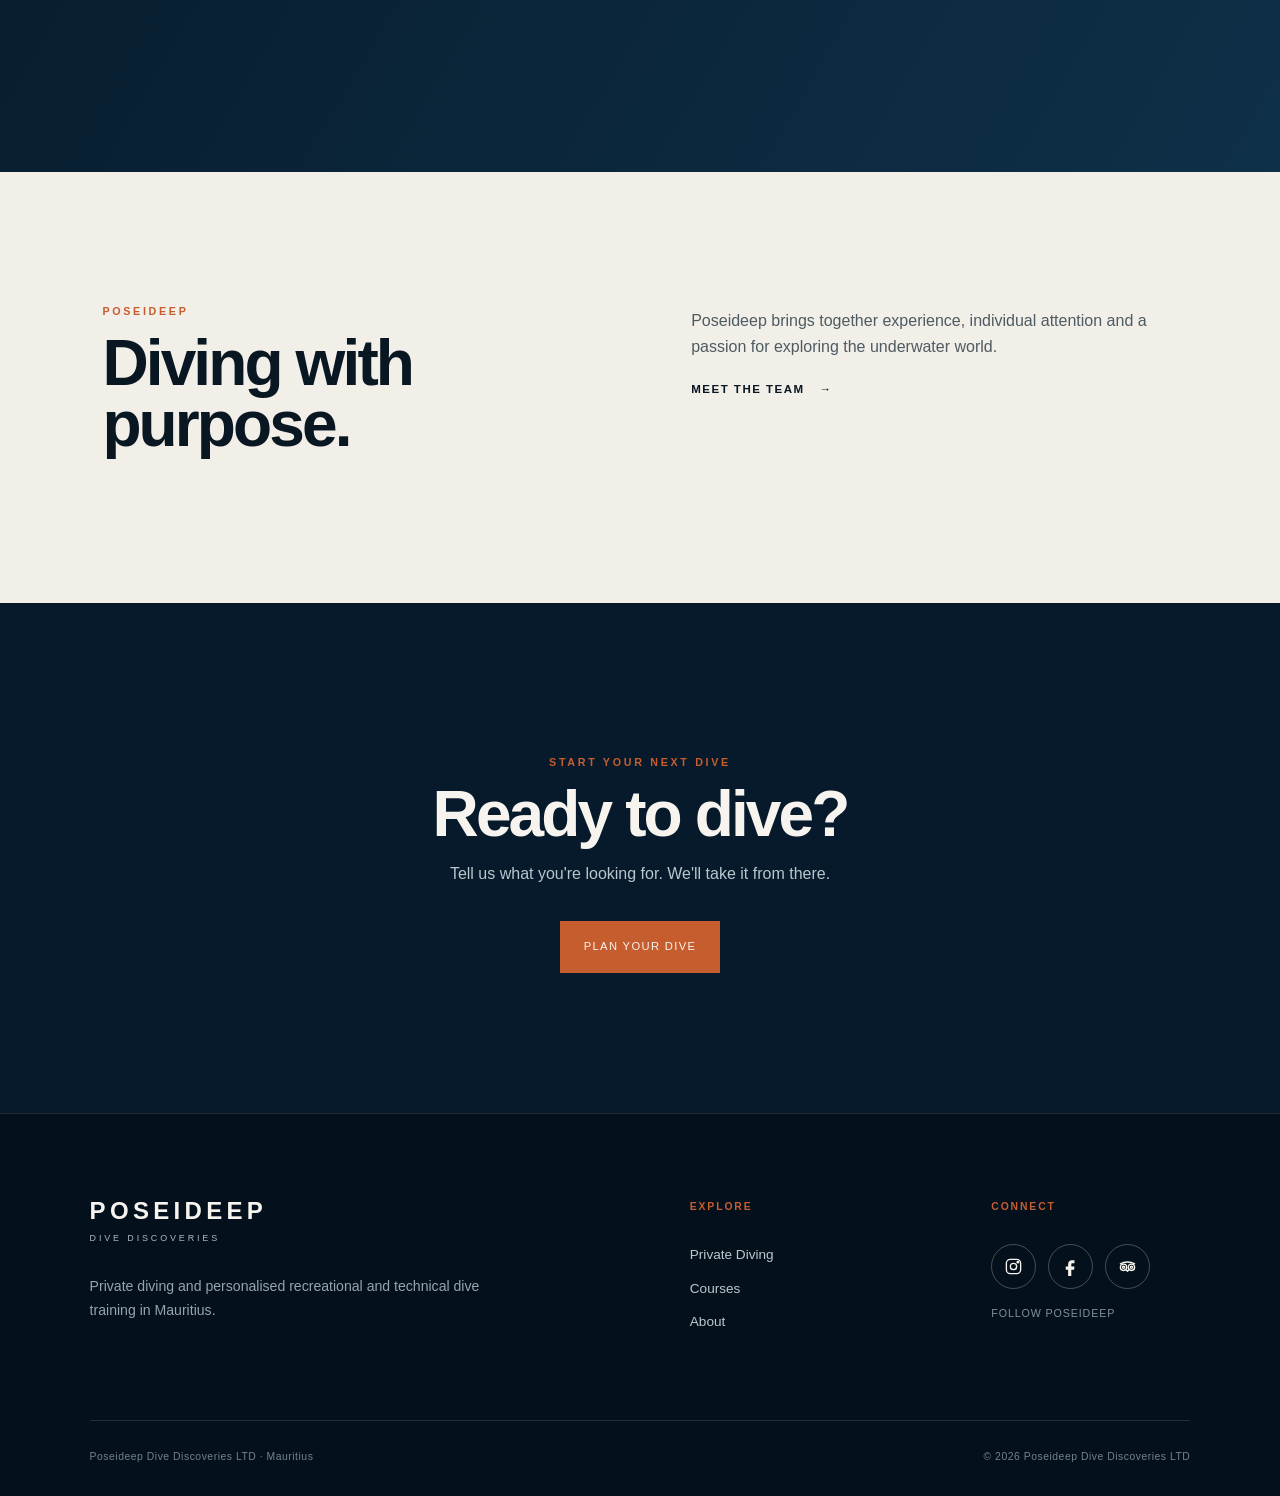
==== commit 687134c3: "Update navigation and standardize footers" ====
--- a/index.html
+++ b/index.html
@@ -19,13 +19,12 @@
     <span></span><span></span><span></span>
   </button>
 
-  <nav class="main-nav">
-    <a href="pages/private-diving.html">Private Diving</a>
-    <a href="pages/courses.html">Courses</a>
-    <a href="pages/about.html">About</a>
-    <a href="pages/contact.html">Contact</a>
-    <a class="nav-cta" href="pages/contact.html">Plan Your Dive</a>
-  </nav>
+ <nav class="main-nav">
+  <a href="pages/private-diving.html">Private Diving</a>
+  <a href="pages/courses.html">Courses</a>
+  <a href="pages/about.html">About</a>
+  <a class="nav-cta" href="pages/contact.html">Plan Your Dive</a>
+</nav>
 </header>
 
 <main>
@@ -143,7 +142,7 @@
       <a href="pages/private-diving.html">Private Diving</a>
       <a href="pages/courses.html">Courses</a>
       <a href="pages/about.html">About</a>
-      <a href="pages/contact.html">Contact</a>
+      
 
     </div>
 
